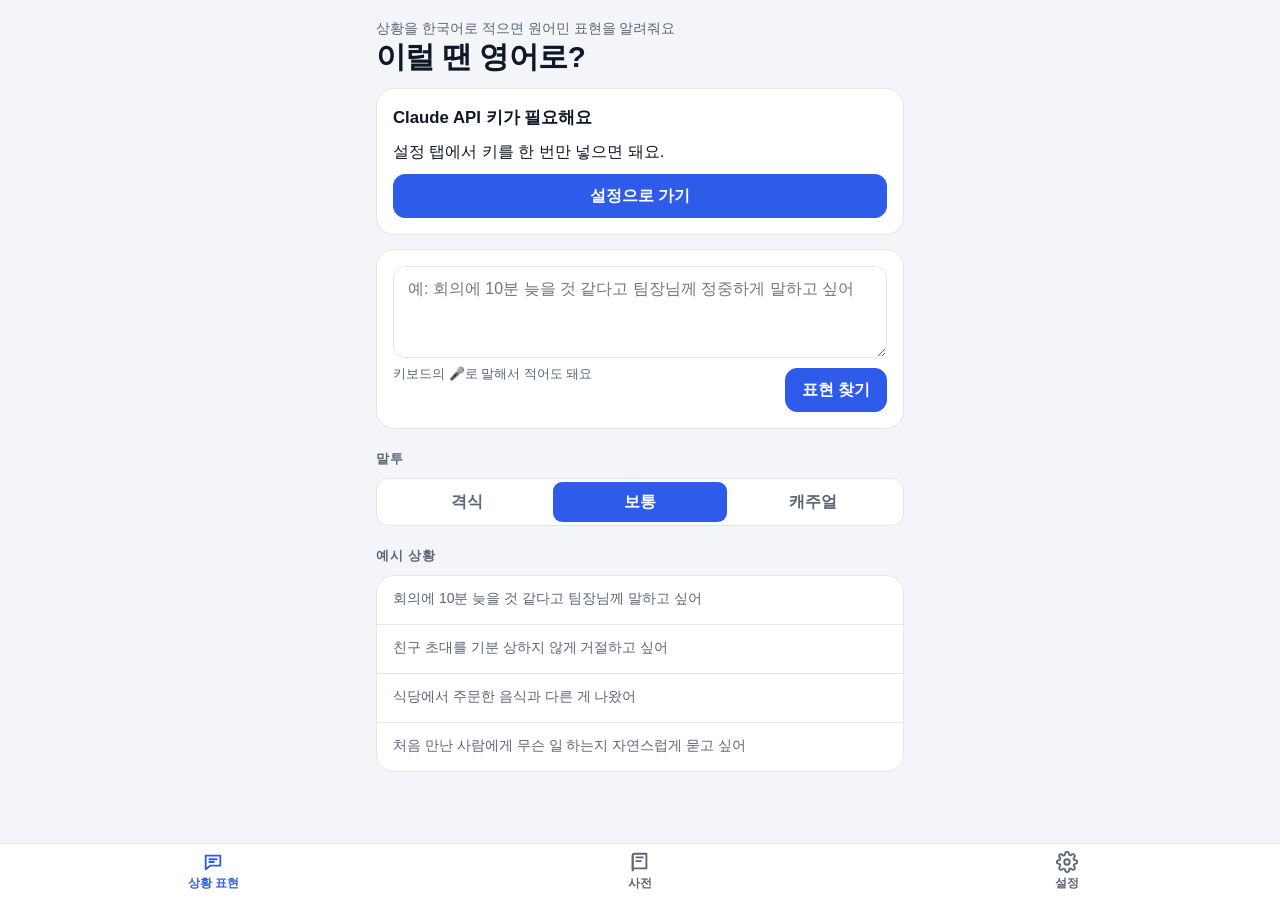
==== docs/phrasebook/index.html @ 123bb700 "Add the phrasebook web app: situation phrases and dictionary only A separate app in docs/phrasebook " ====
<!doctype html>
<html lang="ko">
<head>
  <meta charset="utf-8">
  <meta name="viewport" content="width=device-width, initial-scale=1, viewport-fit=cover">
  <title>이럴 땐 영어로</title>
  <meta name="description" content="한국어로 상황을 적으면 원어민 영어 표현을 알려주는 표현집과 영한사전">
  <meta name="apple-mobile-web-app-capable" content="yes">
  <meta name="mobile-web-app-capable" content="yes">
  <meta name="apple-mobile-web-app-status-bar-style" content="default">
  <meta name="apple-mobile-web-app-title" content="이럴 땐 영어로">
  <meta name="theme-color" content="#f3f5f9" media="(prefers-color-scheme: light)">
  <meta name="theme-color" content="#0f1522" media="(prefers-color-scheme: dark)">
  <link rel="manifest" href="manifest.webmanifest">
  <link rel="icon" href="icon-192.png" type="image/png">
  <link rel="apple-touch-icon" href="icon-180.png">
  <link rel="stylesheet" href="style.css">
</head>
<body>
  <main id="view" class="view"></main>

  <nav class="tabbar" aria-label="메뉴">
    <button type="button" data-tab="situation">
      <svg viewBox="0 0 24 24" aria-hidden="true"><path d="M4 5h16v11H9l-5 4z"/><path d="M8 9h8M8 12h5"/></svg>
      <span>상황 표현</span>
    </button>
    <button type="button" data-tab="dictionary">
      <svg viewBox="0 0 24 24" aria-hidden="true"><path d="M4 5a2 2 0 0 1 2-2h13v16H6a2 2 0 0 0-2 2z"/><path d="M4 21V5M8 7h7M8 11h5"/></svg>
      <span>사전</span>
    </button>
    <button type="button" data-tab="settings">
      <svg viewBox="0 0 24 24" aria-hidden="true"><circle cx="12" cy="12" r="3"/><path d="M19.4 15a1.7 1.7 0 0 0 .3 1.8l.1.1a2 2 0 1 1-2.8 2.8l-.1-.1a1.7 1.7 0 0 0-1.8-.3 1.7 1.7 0 0 0-1 1.5V21a2 2 0 1 1-4 0v-.1a1.7 1.7 0 0 0-1.1-1.5 1.7 1.7 0 0 0-1.8.3l-.1.1a2 2 0 1 1-2.8-2.8l.1-.1a1.7 1.7 0 0 0 .3-1.8 1.7 1.7 0 0 0-1.5-1H3a2 2 0 1 1 0-4h.1a1.7 1.7 0 0 0 1.5-1.1 1.7 1.7 0 0 0-.3-1.8l-.1-.1a2 2 0 1 1 2.8-2.8l.1.1a1.7 1.7 0 0 0 1.8.3H9a1.7 1.7 0 0 0 1-1.5V3a2 2 0 1 1 4 0v.1a1.7 1.7 0 0 0 1 1.5 1.7 1.7 0 0 0 1.8-.3l.1-.1a2 2 0 1 1 2.8 2.8l-.1.1a1.7 1.7 0 0 0-.3 1.8V9a1.7 1.7 0 0 0 1.5 1H21a2 2 0 1 1 0 4h-.1a1.7 1.7 0 0 0-1.5 1z"/></svg>
      <span>설정</span>
    </button>
  </nav>

  <div id="toast" class="toast" role="status" hidden></div>

  <script type="module" src="app.js"></script>
</body>
</html>
---- docs/phrasebook/style.css ----
/* Layout: one phone column with the tab bar fixed to the bottom. */
:root {
  --bg: #f3f5f9;
  --surface: #ffffff;
  --ink: #101828;
  --muted: #5b6577;
  --line: #e2e7ef;
  --accent: #2f5bea;
  --accent-ink: #ffffff;
  --accent-soft: #e3eafd;
  --orange: #f08a24;
  --orange-soft: #fdeedd;
  --orange-ink: #6e3a00;
  --danger: #c2412d;
  --ok: #157a3c;
  --night: #0e1630;
  --font: -apple-system, BlinkMacSystemFont, "Apple SD Gothic Neo", "Pretendard", "Noto Sans KR", "Segoe UI", sans-serif;
  color-scheme: light;
}
@media (prefers-color-scheme: dark) {
  :root:not([data-theme="light"]) {
    --bg: #0f1522;
    --surface: #182033;
    --ink: #e7ecf5;
    --muted: #9aa6bd;
    --line: #2a3550;
    --accent: #5b82ff;
    --accent-ink: #ffffff;
    --accent-soft: #1d2a4f;
    --orange-soft: #3a2a17;
    --orange-ink: #ffd2a3;
    --danger: #ff8a73;
    --ok: #5fd28c;
    color-scheme: dark;
  }
}
:root[data-theme="dark"] {
  --bg: #0f1522;
  --surface: #182033;
  --ink: #e7ecf5;
  --muted: #9aa6bd;
  --line: #2a3550;
  --accent: #5b82ff;
  --accent-ink: #ffffff;
  --accent-soft: #1d2a4f;
  --orange-soft: #3a2a17;
  --orange-ink: #ffd2a3;
  --danger: #ff8a73;
  --ok: #5fd28c;
  color-scheme: dark;
}

* { box-sizing: border-box; }
html { -webkit-text-size-adjust: 100%; }
body {
  margin: 0;
  background: var(--bg);
  color: var(--ink);
  font: 16px/1.5 var(--font);
  -webkit-tap-highlight-color: transparent;
}
body.locked { overflow: hidden; }
[hidden] { display: none !important; }
svg { width: 20px; height: 20px; fill: none; stroke: currentColor; stroke-width: 2; stroke-linecap: round; stroke-linejoin: round; flex: none; }
button, input, textarea { font: inherit; color: inherit; }
button { cursor: pointer; }
button:focus-visible, a:focus-visible, input:focus-visible, textarea:focus-visible {
  outline: 2px solid var(--accent);
  outline-offset: 2px;
}
.visually-hidden { position: absolute; width: 1px; height: 1px; overflow: hidden; clip: rect(0 0 0 0); white-space: nowrap; }
.muted { color: var(--muted); font-size: 0.875rem; }

.view {
  max-width: 560px;
  margin: 0 auto;
  display: flex;
  flex-direction: column;
  gap: 14px;
  padding-top: calc(16px + env(safe-area-inset-top, 0px));
  padding-bottom: calc(96px + env(safe-area-inset-bottom, 0px));
  padding-left: max(16px, env(safe-area-inset-left, 0px));
  padding-right: max(16px, env(safe-area-inset-right, 0px));
}

.page-head { display: flex; align-items: flex-end; justify-content: space-between; gap: 12px; }
.page-head h1 { margin: 0; font-size: 1.85rem; line-height: 1.15; letter-spacing: -0.02em; text-wrap: balance; }
.pill {
  font-size: 0.8rem; font-weight: 700; padding: 6px 12px; border-radius: 999px;
  background: var(--accent-soft); color: var(--accent); white-space: nowrap;
}
.section-title { margin: 6px 0 -4px; font-size: 0.8rem; font-weight: 700; letter-spacing: 0.06em; color: var(--muted); }
.footnote { margin: -4px 0 0; font-size: 0.8rem; color: var(--muted); }

.card { background: var(--surface); border: 1px solid var(--line); border-radius: 18px; padding: 16px; display: flex; flex-direction: column; gap: 10px; }
.card p { margin: 0; }
.card h2 { margin: 0; font-size: 1.05rem; }
.card.error { border-color: var(--danger); color: var(--danger); }
.card.loading { flex-direction: row; align-items: center; gap: 12px; color: var(--muted); }
.card.empty { color: var(--muted); }
.steps ol { margin: 0; padding-left: 20px; display: flex; flex-direction: column; gap: 6px; }
.ok { color: var(--ok); font-weight: 700; }

.spinner {
  width: 18px; height: 18px; border-radius: 50%; flex: none;
  border: 2.5px solid var(--line); border-top-color: var(--accent);
  animation: spin 0.9s linear infinite;
}
@keyframes spin { to { transform: rotate(360deg); } }

.btn {
  display: inline-flex; align-items: center; justify-content: center; gap: 8px;
  min-height: 44px; padding: 0 16px; border-radius: 12px;
  border: 1px solid var(--line); background: var(--surface); color: var(--ink);
  font-weight: 700; text-decoration: none;
}
.btn.primary { background: var(--accent); border-color: var(--accent); color: var(--accent-ink); }
.btn.dark { background: var(--night); border-color: var(--night); color: #fff; }
.btn.danger { color: var(--danger); }
.btn.small { min-height: 36px; padding: 0 12px; font-size: 0.875rem; }
.btn.wide { width: 100%; }
.btn:disabled { opacity: 0.5; cursor: default; }
.icon-btn {
  width: 44px; height: 44px; flex: none; display: grid; place-items: center;
  border: 0; border-radius: 12px; background: var(--accent-soft); color: var(--accent);
}
.row-actions { display: flex; gap: 8px; flex-wrap: wrap; justify-content: space-between; }

.segmented {
  display: grid; grid-auto-flow: column; grid-auto-columns: minmax(0, 1fr);
  background: var(--surface); border: 1px solid var(--line); border-radius: 12px; padding: 3px;
}
.segmented button {
  min-height: 40px; border: 0; border-radius: 9px; background: transparent;
  color: var(--muted); font-weight: 700; font-variant-numeric: tabular-nums;
}
.segmented button[aria-pressed="true"] { background: var(--accent); color: var(--accent-ink); }

.list { list-style: none; margin: 0; padding: 0; background: var(--surface); border: 1px solid var(--line); border-radius: 18px; overflow: hidden; }
.list > li + li { border-top: 1px solid var(--line); }
.list.plain > li { padding: 12px 16px; }
.row {
  width: 100%; text-align: left; background: none; border: 0; padding: 12px 16px;
  display: flex; flex-direction: column; gap: 2px; min-height: 48px;
}
.row.static { cursor: default; }
.row strong { font-size: 1rem; }
.row span { font-size: 0.875rem; color: var(--muted); }


.search { display: flex; gap: 8px; }
.search input, .key-form input, textarea {
  flex: 1; min-width: 0; min-height: 46px; padding: 10px 14px; border-radius: 12px;
  border: 1px solid var(--line); background: var(--surface); font-size: 1rem;
}
textarea { width: 100%; resize: vertical; line-height: 1.45; }
.chips { display: flex; gap: 6px; overflow-x: auto; padding-bottom: 2px; }
.chip {
  flex: none; min-height: 34px; padding: 0 12px; border-radius: 999px;
  border: 1px solid var(--line); background: var(--surface); font-size: 0.875rem;
}
.dict-word { display: flex; justify-content: space-between; align-items: center; gap: 10px; flex-wrap: wrap; }
.dict-word strong { font-size: 1.5rem; overflow-wrap: anywhere; }
.dict-links { display: grid; gap: 8px; }

.phrase { padding: 14px 16px; display: flex; flex-direction: column; gap: 6px; }
.phrase-head { display: flex; justify-content: space-between; align-items: flex-start; gap: 10px; }
.phrase-head strong { min-width: 0; overflow-wrap: anywhere; }
.tip { margin: 0; font-size: 0.85rem; padding: 8px 10px; border-radius: 10px; background: var(--orange-soft); color: var(--orange-ink); }


.tabbar {
  position: fixed; left: 0; right: 0; bottom: 0; z-index: 5;
  display: grid; grid-template-columns: repeat(3, minmax(0, 1fr));
  background: var(--surface); border-top: 1px solid var(--line);
  padding-bottom: env(safe-area-inset-bottom, 0px);
  padding-left: env(safe-area-inset-left, 0px);
  padding-right: env(safe-area-inset-right, 0px);
}
.tabbar button {
  border: 0; background: none; color: var(--muted); min-height: 56px;
  display: flex; flex-direction: column; align-items: center; justify-content: center; gap: 2px;
  font-size: 0.72rem; font-weight: 700;
}
.tabbar button[aria-current="page"] { color: var(--accent); }
.tabbar svg { width: 22px; height: 22px; }


.toast {
  position: fixed; left: 50%; transform: translateX(-50%); z-index: 40;
  bottom: calc(80px + env(safe-area-inset-bottom, 0px));
  background: var(--ink); color: var(--bg); padding: 10px 16px; border-radius: 999px; font-size: 0.9rem; font-weight: 600;
}

@media (prefers-reduced-motion: reduce) {
  .spinner { animation: none; }
}

.phrase-actions { display: flex; gap: 6px; flex: none; }
.intro { margin: 0; color: var(--muted); font-size: 0.9rem; }
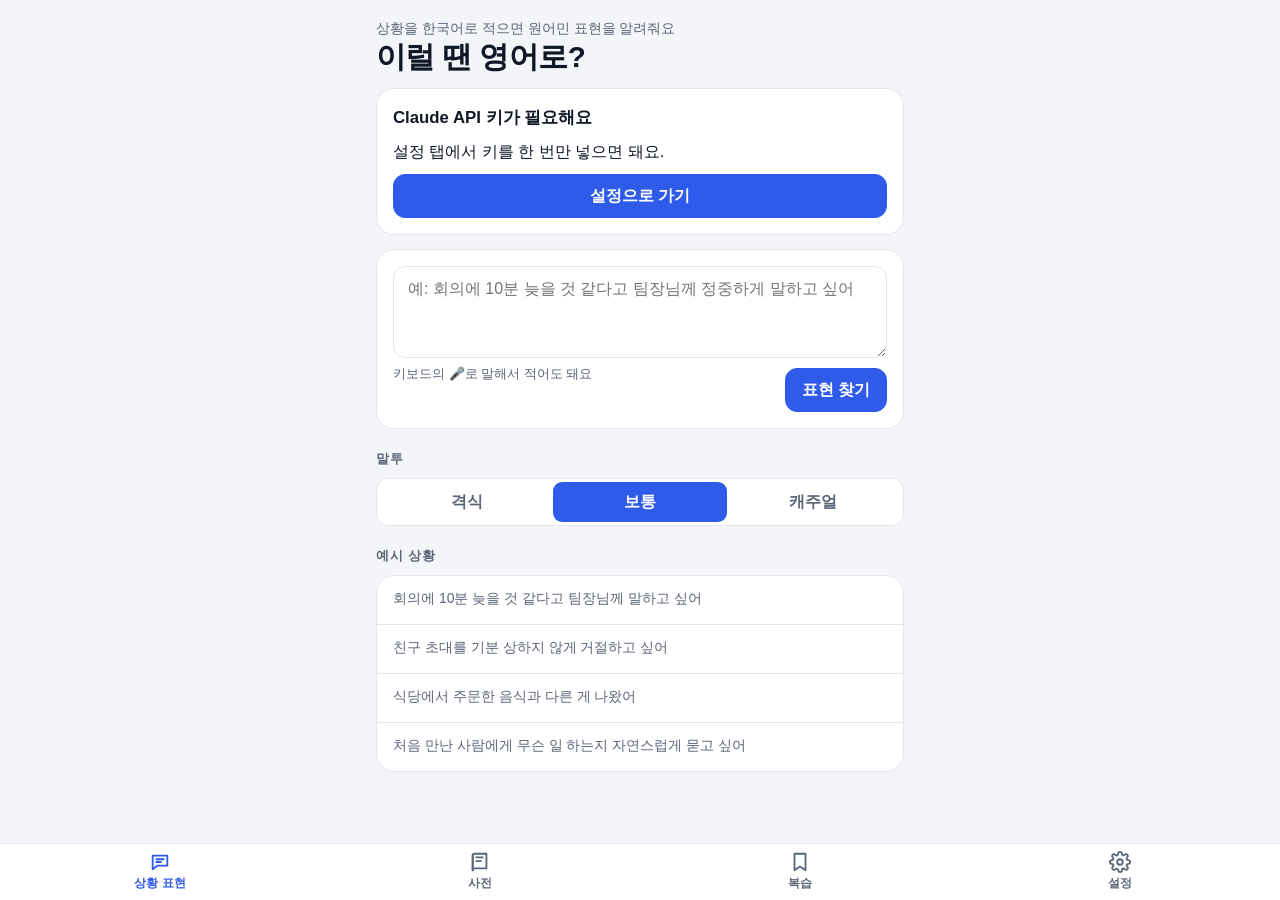
==== commit 51ac0ca2: "Add a review tab to the phrasebook for saved phrases and words Bookmark buttons on phrase results an" ====
--- a/docs/phrasebook/index.html
+++ b/docs/phrasebook/index.html
@@ -28,6 +28,10 @@
       <svg viewBox="0 0 24 24" aria-hidden="true"><path d="M4 5a2 2 0 0 1 2-2h13v16H6a2 2 0 0 0-2 2z"/><path d="M4 21V5M8 7h7M8 11h5"/></svg>
       <span>사전</span>
     </button>
+    <button type="button" data-tab="review">
+      <svg viewBox="0 0 24 24" aria-hidden="true"><path d="M6 3h12v18l-6-4-6 4z"/></svg>
+      <span>복습</span>
+    </button>
     <button type="button" data-tab="settings">
       <svg viewBox="0 0 24 24" aria-hidden="true"><circle cx="12" cy="12" r="3"/><path d="M19.4 15a1.7 1.7 0 0 0 .3 1.8l.1.1a2 2 0 1 1-2.8 2.8l-.1-.1a1.7 1.7 0 0 0-1.8-.3 1.7 1.7 0 0 0-1 1.5V21a2 2 0 1 1-4 0v-.1a1.7 1.7 0 0 0-1.1-1.5 1.7 1.7 0 0 0-1.8.3l-.1.1a2 2 0 1 1-2.8-2.8l.1-.1a1.7 1.7 0 0 0 .3-1.8 1.7 1.7 0 0 0-1.5-1H3a2 2 0 1 1 0-4h.1a1.7 1.7 0 0 0 1.5-1.1 1.7 1.7 0 0 0-.3-1.8l-.1-.1a2 2 0 1 1 2.8-2.8l.1.1a1.7 1.7 0 0 0 1.8.3H9a1.7 1.7 0 0 0 1-1.5V3a2 2 0 1 1 4 0v.1a1.7 1.7 0 0 0 1 1.5 1.7 1.7 0 0 0 1.8-.3l.1-.1a2 2 0 1 1 2.8 2.8l-.1.1a1.7 1.7 0 0 0-.3 1.8V9a1.7 1.7 0 0 0 1.5 1H21a2 2 0 1 1 0 4h-.1a1.7 1.7 0 0 0-1.5 1z"/></svg>
       <span>설정</span>
--- a/docs/phrasebook/style.css
+++ b/docs/phrasebook/style.css
@@ -171,7 +171,7 @@
 
 .tabbar {
   position: fixed; left: 0; right: 0; bottom: 0; z-index: 5;
-  display: grid; grid-template-columns: repeat(3, minmax(0, 1fr));
+  display: grid; grid-template-columns: repeat(4, minmax(0, 1fr));
   background: var(--surface); border-top: 1px solid var(--line);
   padding-bottom: env(safe-area-inset-bottom, 0px);
   padding-left: env(safe-area-inset-left, 0px);
@@ -198,3 +198,16 @@
 
 .phrase-actions { display: flex; gap: 6px; flex: none; }
 .intro { margin: 0; color: var(--muted); font-size: 0.9rem; }
+.icon-btn.saved { background: var(--orange-soft); color: var(--orange); }
+.saved-item .context { font-size: 0.78rem; font-weight: 700; color: var(--accent); }
+.reveal {
+  flex: 1; min-width: 0; min-height: 44px; text-align: left; padding: 8px 12px; border-radius: 10px;
+  border: 1.5px dashed var(--line); background: var(--bg); color: var(--muted); font-weight: 600;
+}
+.memo { min-height: 40px; padding: 8px 12px; border-radius: 10px; border: 1px solid var(--line); background: var(--bg); font-size: 0.95rem; }
+.mini-links { display: flex; gap: 12px; align-items: center; flex-wrap: wrap; font-size: 0.85rem; }
+.mini-links a { color: var(--accent); font-weight: 700; }
+.mini-links .muted { margin-left: auto; }
+.muted.small { font-size: 0.75rem; }
+.toast { display: inline-flex; align-items: center; gap: 12px; }
+.toast button { border: 0; background: none; color: var(--accent-soft); font-weight: 800; text-decoration: underline; padding: 4px; }
